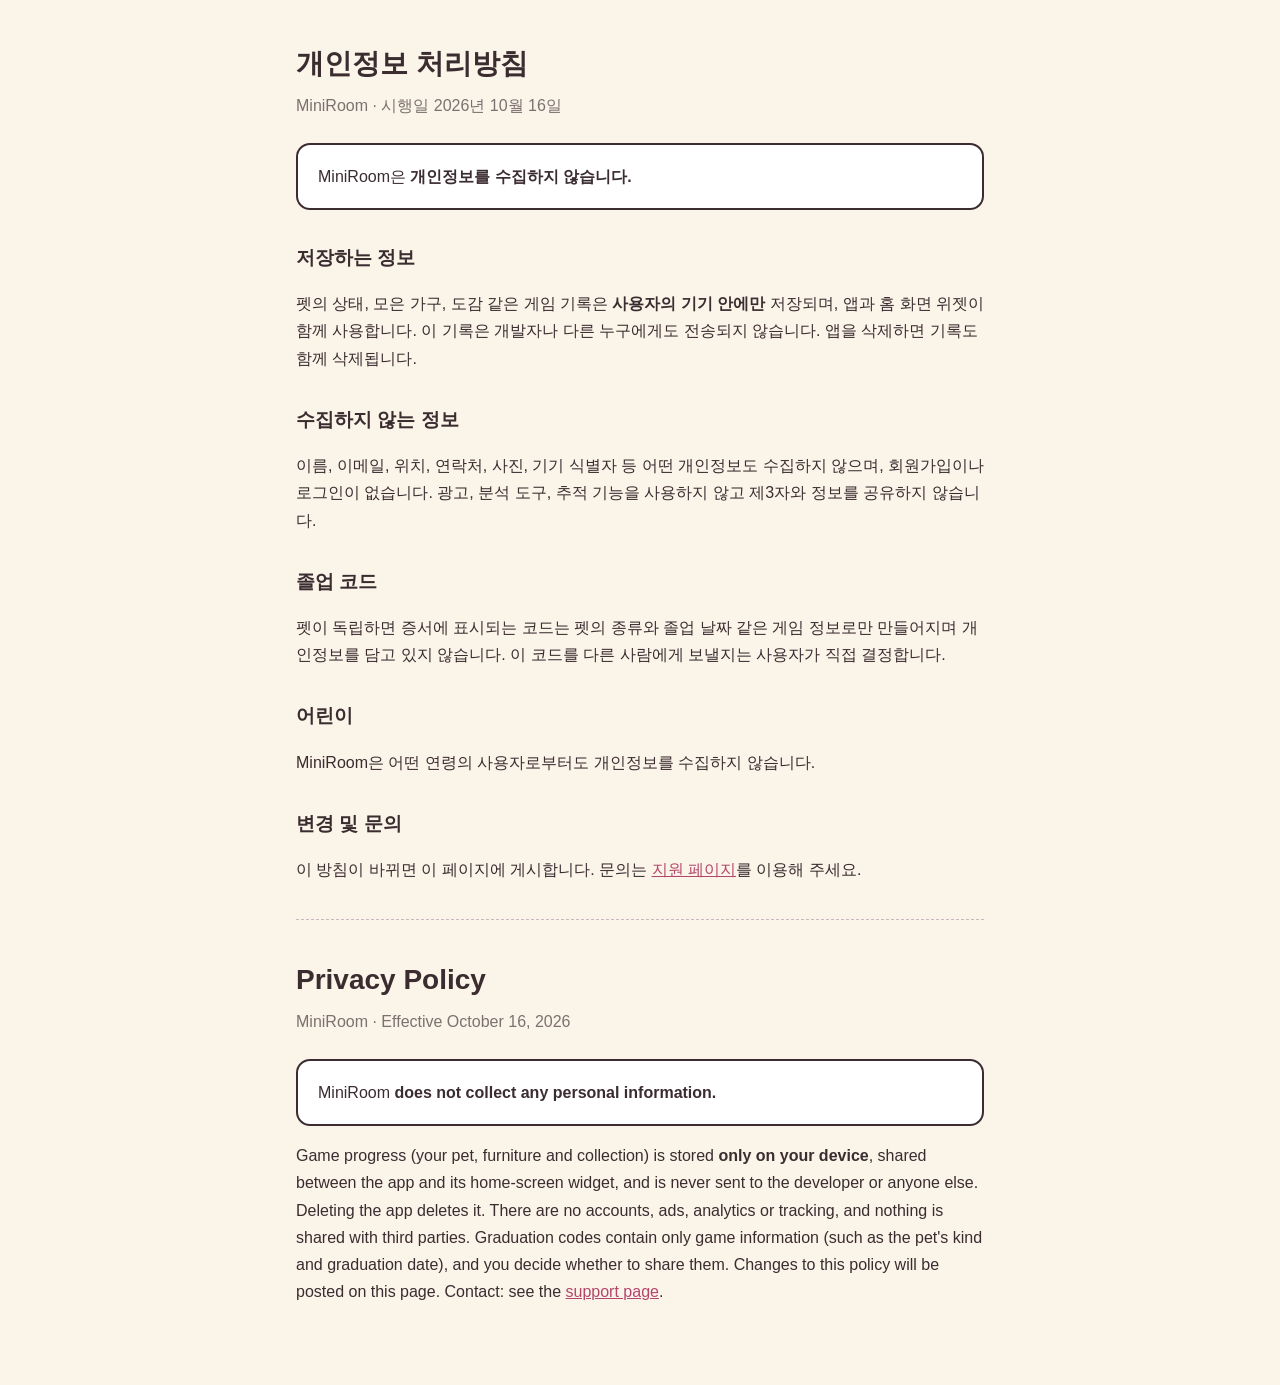
==== miniroom/privacy.html @ 711cb798 "MiniRoom privacy policy and support pages" ====
<!doctype html><html lang="ko"><head><meta charset="utf-8"><meta name="viewport" content="width=device-width,initial-scale=1">
<title>MiniRoom 개인정보 처리방침</title><link rel="stylesheet" href="/style.css"></head><body><main>
<h1>개인정보 처리방침</h1><p class="sub">MiniRoom · 시행일 2026년 10월 16일</p>
<div class="card">MiniRoom은 <b>개인정보를 수집하지 않습니다.</b></div>
<h2>저장하는 정보</h2>
<p>펫의 상태, 모은 가구, 도감 같은 게임 기록은 <b>사용자의 기기 안에만</b> 저장되며, 앱과 홈 화면 위젯이 함께 사용합니다. 이 기록은 개발자나 다른 누구에게도 전송되지 않습니다. 앱을 삭제하면 기록도 함께 삭제됩니다.</p>
<h2>수집하지 않는 정보</h2>
<p>이름, 이메일, 위치, 연락처, 사진, 기기 식별자 등 어떤 개인정보도 수집하지 않으며, 회원가입이나 로그인이 없습니다. 광고, 분석 도구, 추적 기능을 사용하지 않고 제3자와 정보를 공유하지 않습니다.</p>
<h2>졸업 코드</h2>
<p>펫이 독립하면 증서에 표시되는 코드는 펫의 종류와 졸업 날짜 같은 게임 정보로만 만들어지며 개인정보를 담고 있지 않습니다. 이 코드를 다른 사람에게 보낼지는 사용자가 직접 결정합니다.</p>
<h2>어린이</h2>
<p>MiniRoom은 어떤 연령의 사용자로부터도 개인정보를 수집하지 않습니다.</p>
<h2>변경 및 문의</h2>
<p>이 방침이 바뀌면 이 페이지에 게시합니다. 문의는 <a href="/miniroom/support.html">지원 페이지</a>를 이용해 주세요.</p>
<hr>
<h1>Privacy Policy</h1><p class="sub">MiniRoom · Effective October 16, 2026</p>
<div class="card">MiniRoom <b>does not collect any personal information.</b></div>
<p>Game progress (your pet, furniture and collection) is stored <b>only on your device</b>, shared between the app and its home-screen widget, and is never sent to the developer or anyone else. Deleting the app deletes it. There are no accounts, ads, analytics or tracking, and nothing is shared with third parties. Graduation codes contain only game information (such as the pet's kind and graduation date), and you decide whether to share them. Changes to this policy will be posted on this page. Contact: see the <a href="/miniroom/support.html">support page</a>.</p>
</main></body></html>
---- style.css ----
:root { --ink:#3b2c30; --cream:#fbf4e9; --pink:#f29bb8; }
* { box-sizing: border-box; }
body { margin:0; background:var(--cream); color:var(--ink); font:16px/1.7 -apple-system, "Apple SD Gothic Neo", "Noto Sans KR", sans-serif; }
main { max-width:720px; margin:0 auto; padding:40px 16px 64px; }
h1 { font-size:28px; margin:0 0 4px; } h2 { font-size:19px; margin:32px 0 8px; }
.sub { opacity:.65; margin:0 0 24px; }
.card { background:#fff; border:2px solid var(--ink); border-radius:14px; padding:18px 20px; margin:16px 0; }
a { color:#b4466c; }
hr { border:0; border-top:1px dashed #c9b8bd; margin:36px 0; }
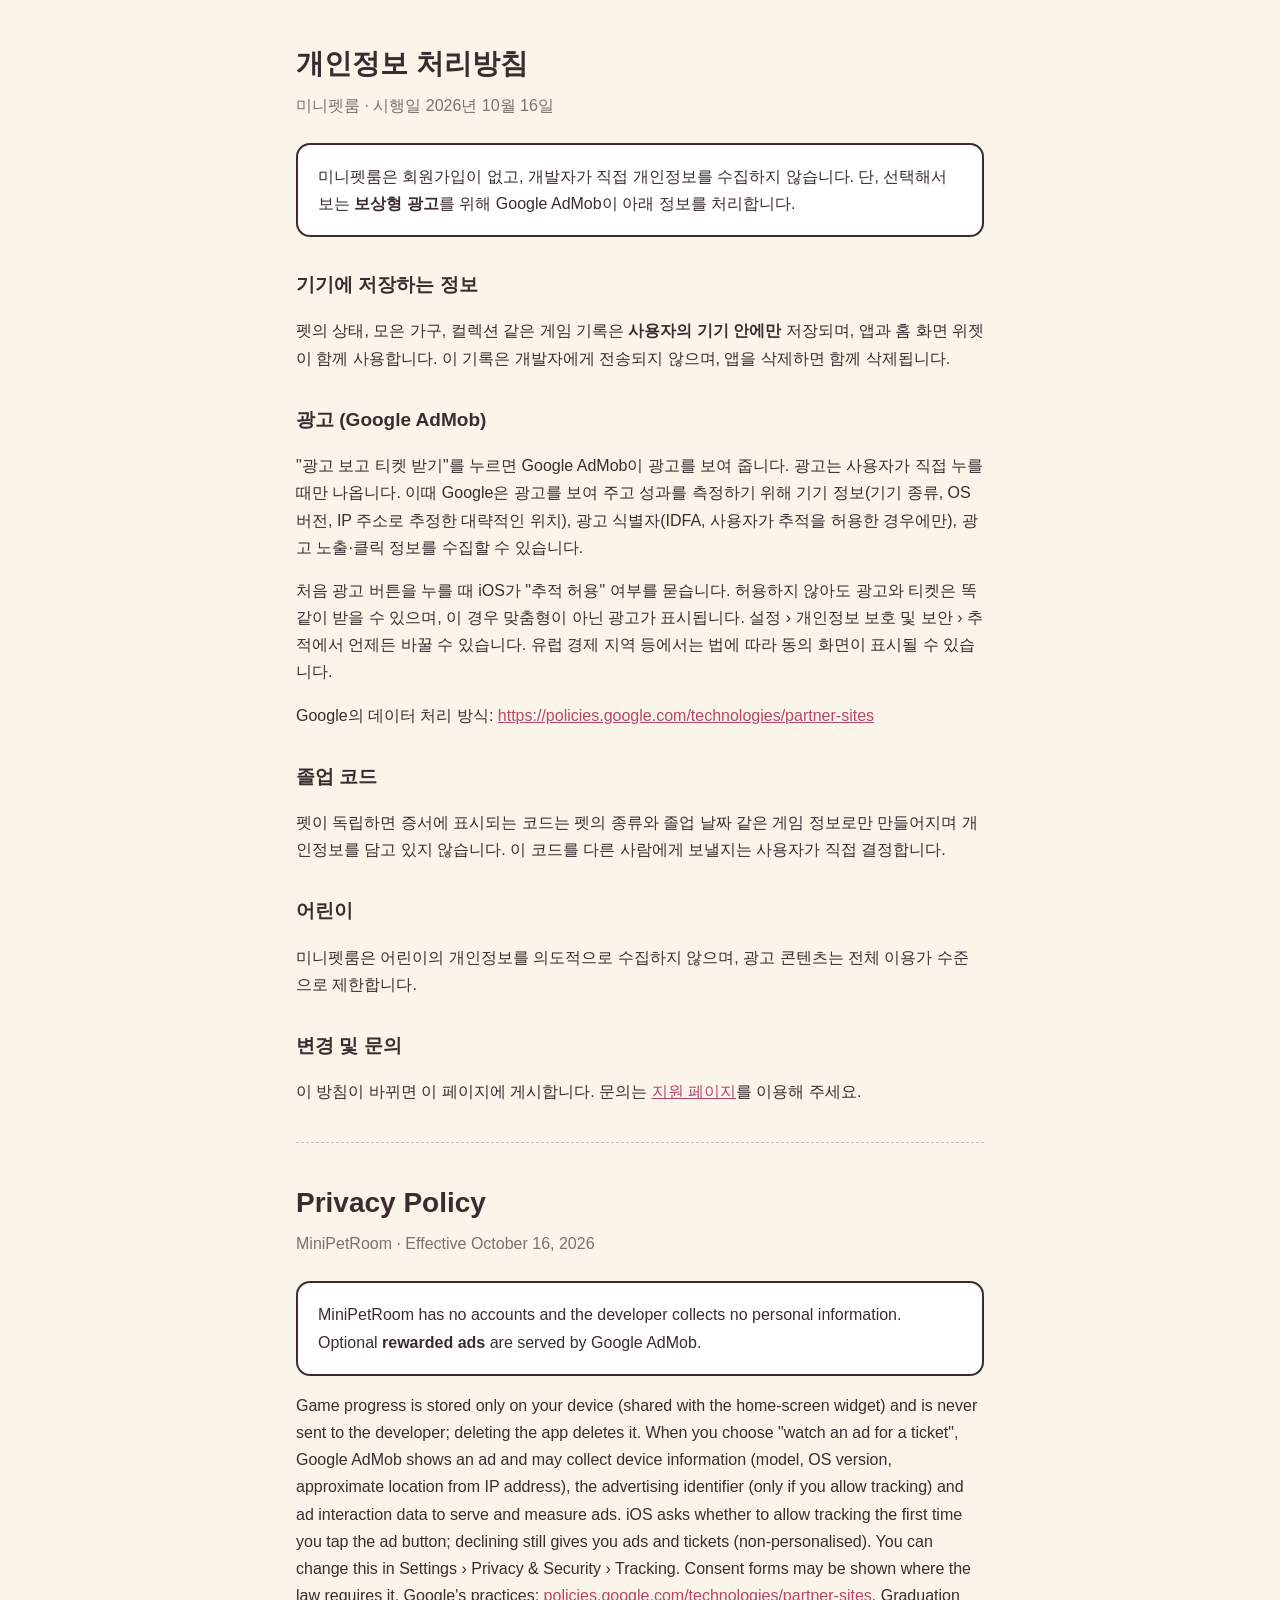
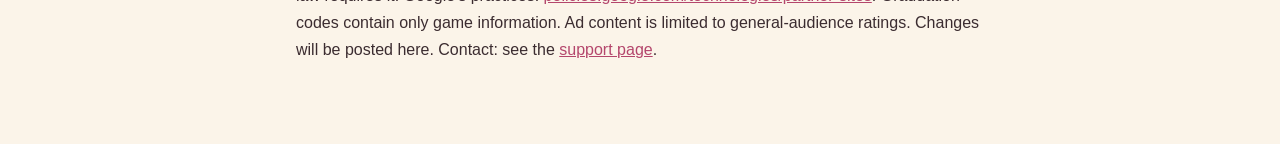
==== commit 23c98b8a: "MiniPetRoom name, rewarded-ads privacy policy, app-ads.txt" ====
--- a/miniroom/privacy.html
+++ b/miniroom/privacy.html
@@ -1,19 +1,21 @@
 <!doctype html><html lang="ko"><head><meta charset="utf-8"><meta name="viewport" content="width=device-width,initial-scale=1">
-<title>MiniRoom 개인정보 처리방침</title><link rel="stylesheet" href="/style.css"></head><body><main>
-<h1>개인정보 처리방침</h1><p class="sub">MiniRoom · 시행일 2026년 10월 16일</p>
-<div class="card">MiniRoom은 <b>개인정보를 수집하지 않습니다.</b></div>
-<h2>저장하는 정보</h2>
-<p>펫의 상태, 모은 가구, 도감 같은 게임 기록은 <b>사용자의 기기 안에만</b> 저장되며, 앱과 홈 화면 위젯이 함께 사용합니다. 이 기록은 개발자나 다른 누구에게도 전송되지 않습니다. 앱을 삭제하면 기록도 함께 삭제됩니다.</p>
-<h2>수집하지 않는 정보</h2>
-<p>이름, 이메일, 위치, 연락처, 사진, 기기 식별자 등 어떤 개인정보도 수집하지 않으며, 회원가입이나 로그인이 없습니다. 광고, 분석 도구, 추적 기능을 사용하지 않고 제3자와 정보를 공유하지 않습니다.</p>
+<title>미니펫룸 개인정보 처리방침</title><link rel="stylesheet" href="/style.css"></head><body><main>
+<h1>개인정보 처리방침</h1><p class="sub">미니펫룸 · 시행일 2026년 10월 16일</p>
+<div class="card">미니펫룸은 회원가입이 없고, 개발자가 직접 개인정보를 수집하지 않습니다. 단, 선택해서 보는 <b>보상형 광고</b>를 위해 Google AdMob이 아래 정보를 처리합니다.</div>
+<h2>기기에 저장하는 정보</h2>
+<p>펫의 상태, 모은 가구, 컬렉션 같은 게임 기록은 <b>사용자의 기기 안에만</b> 저장되며, 앱과 홈 화면 위젯이 함께 사용합니다. 이 기록은 개발자에게 전송되지 않으며, 앱을 삭제하면 함께 삭제됩니다.</p>
+<h2>광고 (Google AdMob)</h2>
+<p>"광고 보고 티켓 받기"를 누르면 Google AdMob이 광고를 보여 줍니다. 광고는 사용자가 직접 누를 때만 나옵니다. 이때 Google은 광고를 보여 주고 성과를 측정하기 위해 기기 정보(기기 종류, OS 버전, IP 주소로 추정한 대략적인 위치), 광고 식별자(IDFA, 사용자가 추적을 허용한 경우에만), 광고 노출·클릭 정보를 수집할 수 있습니다.</p>
+<p>처음 광고 버튼을 누를 때 iOS가 "추적 허용" 여부를 묻습니다. 허용하지 않아도 광고와 티켓은 똑같이 받을 수 있으며, 이 경우 맞춤형이 아닌 광고가 표시됩니다. 설정 › 개인정보 보호 및 보안 › 추적에서 언제든 바꿀 수 있습니다. 유럽 경제 지역 등에서는 법에 따라 동의 화면이 표시될 수 있습니다.</p>
+<p>Google의 데이터 처리 방식: <a href="https://policies.google.com/technologies/partner-sites">https://policies.google.com/technologies/partner-sites</a></p>
 <h2>졸업 코드</h2>
 <p>펫이 독립하면 증서에 표시되는 코드는 펫의 종류와 졸업 날짜 같은 게임 정보로만 만들어지며 개인정보를 담고 있지 않습니다. 이 코드를 다른 사람에게 보낼지는 사용자가 직접 결정합니다.</p>
 <h2>어린이</h2>
-<p>MiniRoom은 어떤 연령의 사용자로부터도 개인정보를 수집하지 않습니다.</p>
+<p>미니펫룸은 어린이의 개인정보를 의도적으로 수집하지 않으며, 광고 콘텐츠는 전체 이용가 수준으로 제한합니다.</p>
 <h2>변경 및 문의</h2>
 <p>이 방침이 바뀌면 이 페이지에 게시합니다. 문의는 <a href="/miniroom/support.html">지원 페이지</a>를 이용해 주세요.</p>
 <hr>
-<h1>Privacy Policy</h1><p class="sub">MiniRoom · Effective October 16, 2026</p>
-<div class="card">MiniRoom <b>does not collect any personal information.</b></div>
-<p>Game progress (your pet, furniture and collection) is stored <b>only on your device</b>, shared between the app and its home-screen widget, and is never sent to the developer or anyone else. Deleting the app deletes it. There are no accounts, ads, analytics or tracking, and nothing is shared with third parties. Graduation codes contain only game information (such as the pet's kind and graduation date), and you decide whether to share them. Changes to this policy will be posted on this page. Contact: see the <a href="/miniroom/support.html">support page</a>.</p>
+<h1>Privacy Policy</h1><p class="sub">MiniPetRoom · Effective October 16, 2026</p>
+<div class="card">MiniPetRoom has no accounts and the developer collects no personal information. Optional <b>rewarded ads</b> are served by Google AdMob.</div>
+<p>Game progress is stored only on your device (shared with the home-screen widget) and is never sent to the developer; deleting the app deletes it. When you choose "watch an ad for a ticket", Google AdMob shows an ad and may collect device information (model, OS version, approximate location from IP address), the advertising identifier (only if you allow tracking) and ad interaction data to serve and measure ads. iOS asks whether to allow tracking the first time you tap the ad button; declining still gives you ads and tickets (non-personalised). You can change this in Settings › Privacy & Security › Tracking. Consent forms may be shown where the law requires it. Google's practices: <a href="https://policies.google.com/technologies/partner-sites">policies.google.com/technologies/partner-sites</a>. Graduation codes contain only game information. Ad content is limited to general-audience ratings. Changes will be posted here. Contact: see the <a href="/miniroom/support.html">support page</a>.</p>
 </main></body></html>
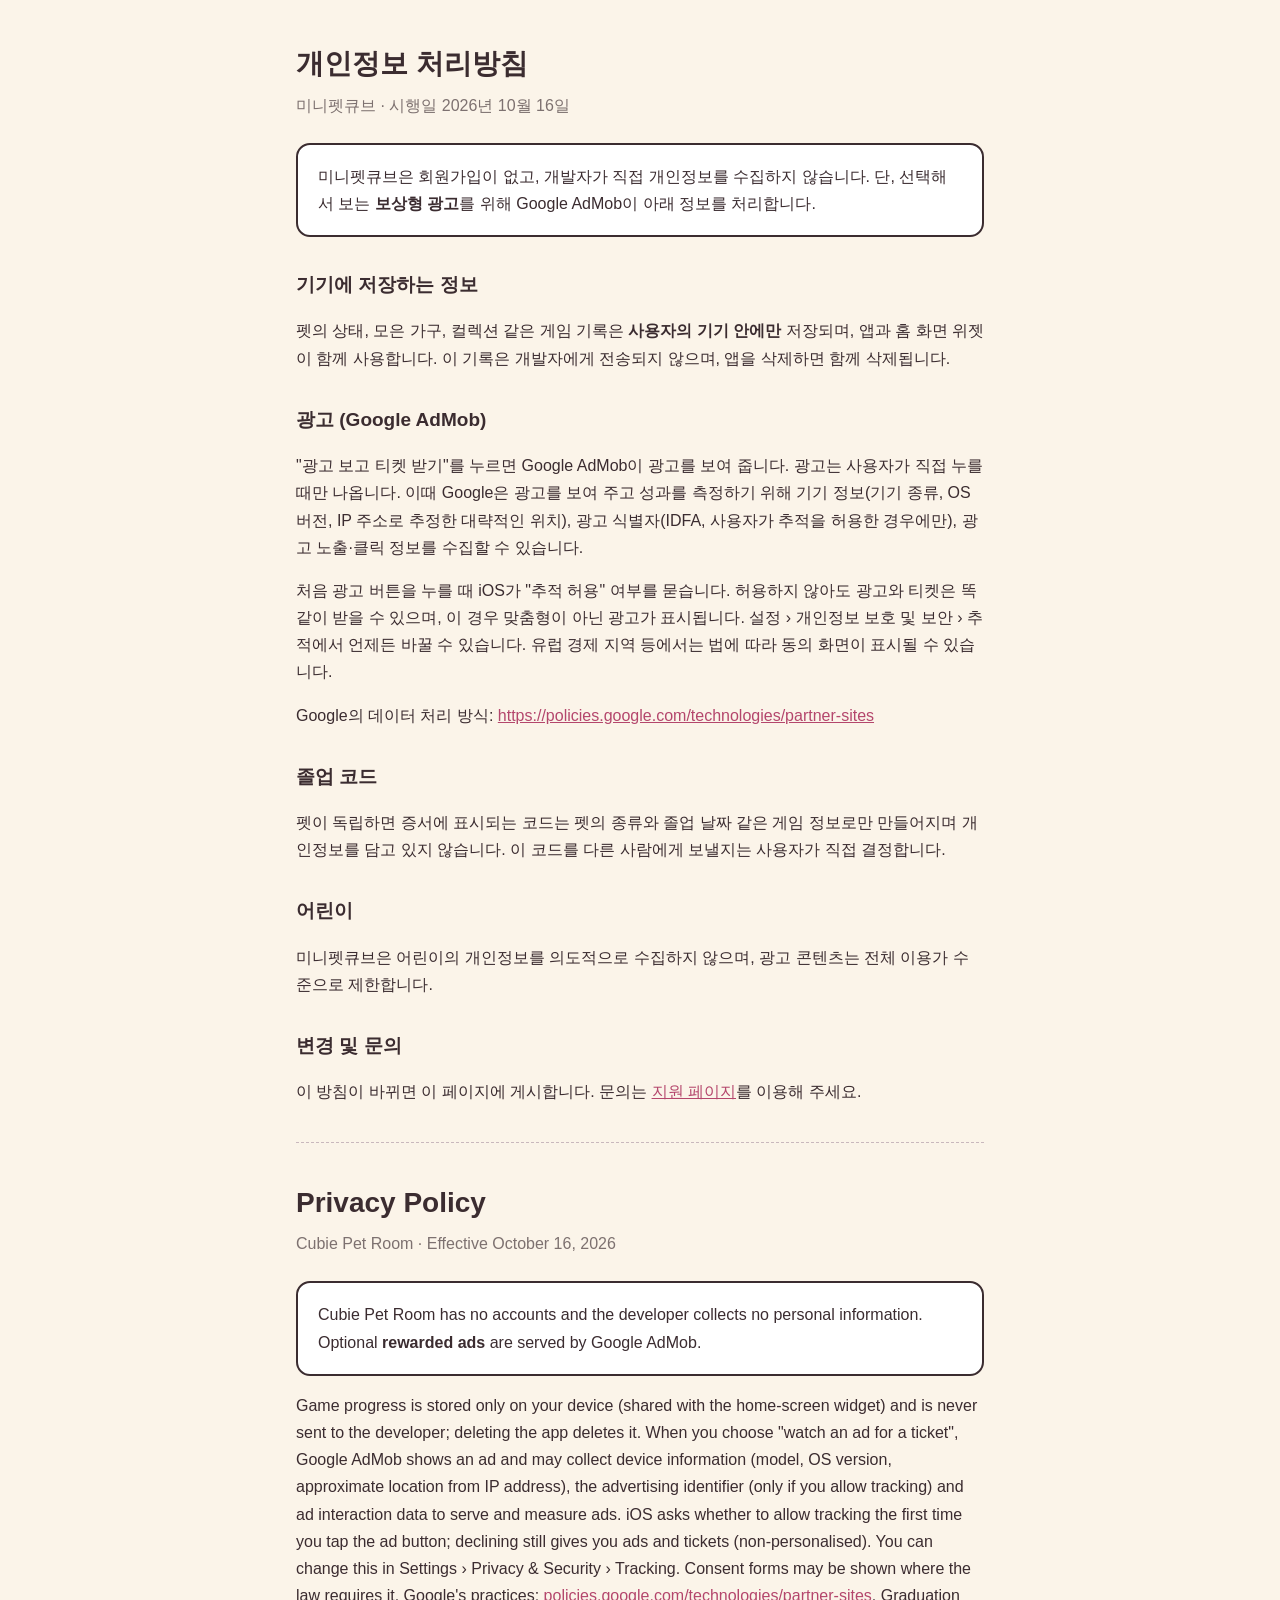
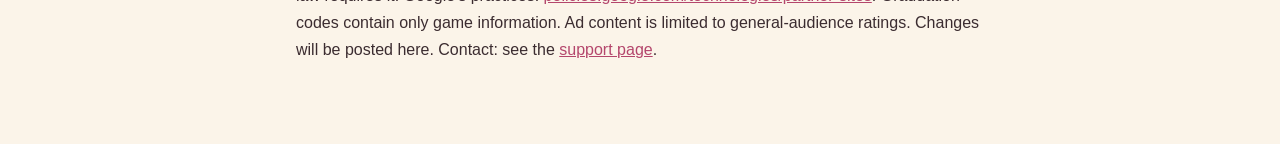
==== commit 06654e0f: "Rename to 미니펫큐브 / Cubie Pet Room" ====
--- a/miniroom/privacy.html
+++ b/miniroom/privacy.html
@@ -1,7 +1,7 @@
 <!doctype html><html lang="ko"><head><meta charset="utf-8"><meta name="viewport" content="width=device-width,initial-scale=1">
-<title>미니펫룸 개인정보 처리방침</title><link rel="stylesheet" href="/style.css"></head><body><main>
-<h1>개인정보 처리방침</h1><p class="sub">미니펫룸 · 시행일 2026년 10월 16일</p>
-<div class="card">미니펫룸은 회원가입이 없고, 개발자가 직접 개인정보를 수집하지 않습니다. 단, 선택해서 보는 <b>보상형 광고</b>를 위해 Google AdMob이 아래 정보를 처리합니다.</div>
+<title>미니펫큐브 개인정보 처리방침</title><link rel="stylesheet" href="/style.css"></head><body><main>
+<h1>개인정보 처리방침</h1><p class="sub">미니펫큐브 · 시행일 2026년 10월 16일</p>
+<div class="card">미니펫큐브은 회원가입이 없고, 개발자가 직접 개인정보를 수집하지 않습니다. 단, 선택해서 보는 <b>보상형 광고</b>를 위해 Google AdMob이 아래 정보를 처리합니다.</div>
 <h2>기기에 저장하는 정보</h2>
 <p>펫의 상태, 모은 가구, 컬렉션 같은 게임 기록은 <b>사용자의 기기 안에만</b> 저장되며, 앱과 홈 화면 위젯이 함께 사용합니다. 이 기록은 개발자에게 전송되지 않으며, 앱을 삭제하면 함께 삭제됩니다.</p>
 <h2>광고 (Google AdMob)</h2>
@@ -11,11 +11,11 @@
 <h2>졸업 코드</h2>
 <p>펫이 독립하면 증서에 표시되는 코드는 펫의 종류와 졸업 날짜 같은 게임 정보로만 만들어지며 개인정보를 담고 있지 않습니다. 이 코드를 다른 사람에게 보낼지는 사용자가 직접 결정합니다.</p>
 <h2>어린이</h2>
-<p>미니펫룸은 어린이의 개인정보를 의도적으로 수집하지 않으며, 광고 콘텐츠는 전체 이용가 수준으로 제한합니다.</p>
+<p>미니펫큐브은 어린이의 개인정보를 의도적으로 수집하지 않으며, 광고 콘텐츠는 전체 이용가 수준으로 제한합니다.</p>
 <h2>변경 및 문의</h2>
 <p>이 방침이 바뀌면 이 페이지에 게시합니다. 문의는 <a href="/miniroom/support.html">지원 페이지</a>를 이용해 주세요.</p>
 <hr>
-<h1>Privacy Policy</h1><p class="sub">MiniPetRoom · Effective October 16, 2026</p>
-<div class="card">MiniPetRoom has no accounts and the developer collects no personal information. Optional <b>rewarded ads</b> are served by Google AdMob.</div>
+<h1>Privacy Policy</h1><p class="sub">Cubie Pet Room · Effective October 16, 2026</p>
+<div class="card">Cubie Pet Room has no accounts and the developer collects no personal information. Optional <b>rewarded ads</b> are served by Google AdMob.</div>
 <p>Game progress is stored only on your device (shared with the home-screen widget) and is never sent to the developer; deleting the app deletes it. When you choose "watch an ad for a ticket", Google AdMob shows an ad and may collect device information (model, OS version, approximate location from IP address), the advertising identifier (only if you allow tracking) and ad interaction data to serve and measure ads. iOS asks whether to allow tracking the first time you tap the ad button; declining still gives you ads and tickets (non-personalised). You can change this in Settings › Privacy & Security › Tracking. Consent forms may be shown where the law requires it. Google's practices: <a href="https://policies.google.com/technologies/partner-sites">policies.google.com/technologies/partner-sites</a>. Graduation codes contain only game information. Ad content is limited to general-audience ratings. Changes will be posted here. Contact: see the <a href="/miniroom/support.html">support page</a>.</p>
 </main></body></html>
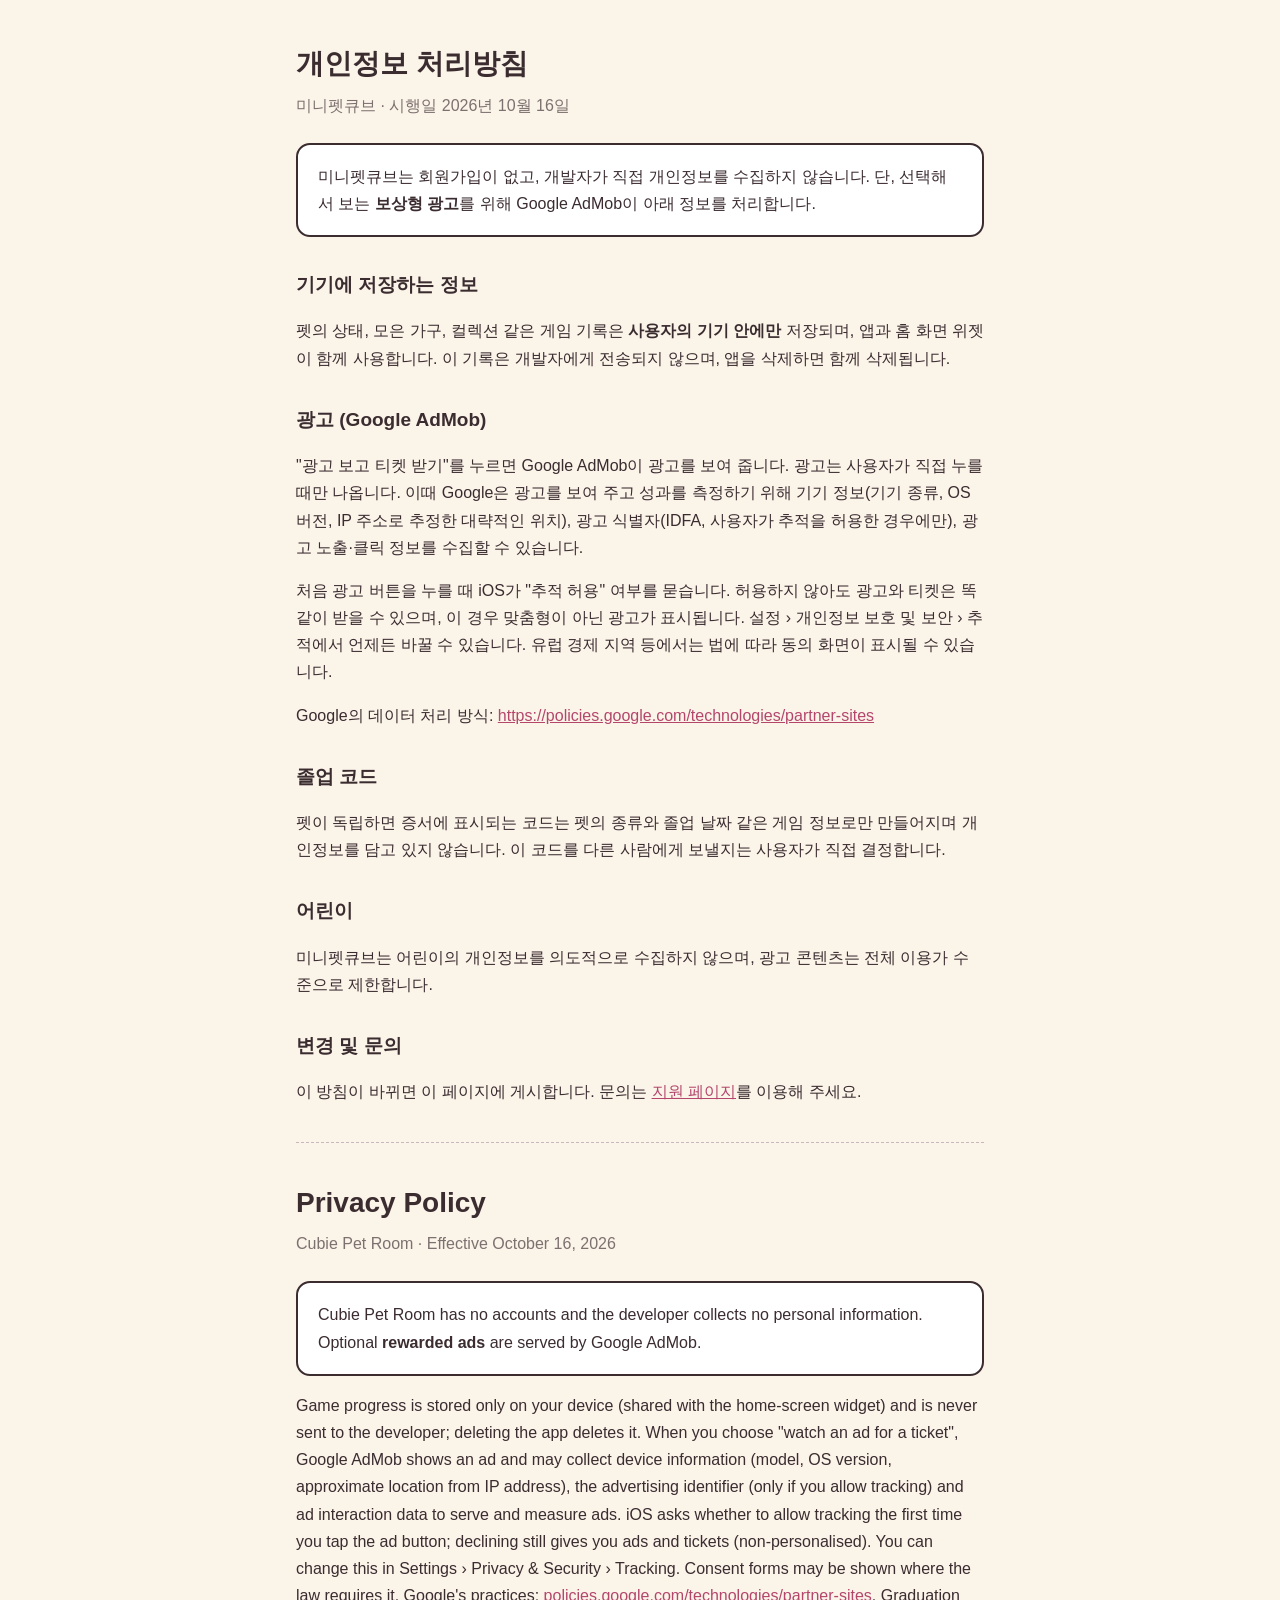
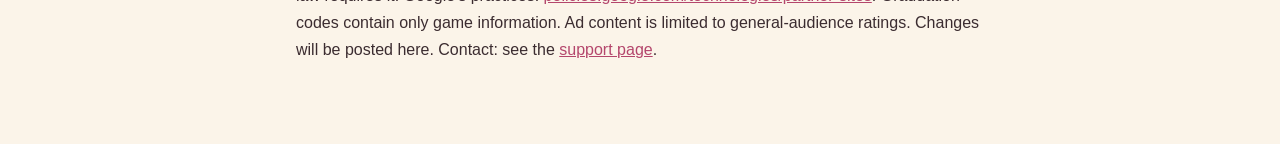
==== commit 311bbd19: "Korean particles after the rename" ====
--- a/miniroom/privacy.html
+++ b/miniroom/privacy.html
@@ -1,7 +1,7 @@
 <!doctype html><html lang="ko"><head><meta charset="utf-8"><meta name="viewport" content="width=device-width,initial-scale=1">
 <title>미니펫큐브 개인정보 처리방침</title><link rel="stylesheet" href="/style.css"></head><body><main>
 <h1>개인정보 처리방침</h1><p class="sub">미니펫큐브 · 시행일 2026년 10월 16일</p>
-<div class="card">미니펫큐브은 회원가입이 없고, 개발자가 직접 개인정보를 수집하지 않습니다. 단, 선택해서 보는 <b>보상형 광고</b>를 위해 Google AdMob이 아래 정보를 처리합니다.</div>
+<div class="card">미니펫큐브는 회원가입이 없고, 개발자가 직접 개인정보를 수집하지 않습니다. 단, 선택해서 보는 <b>보상형 광고</b>를 위해 Google AdMob이 아래 정보를 처리합니다.</div>
 <h2>기기에 저장하는 정보</h2>
 <p>펫의 상태, 모은 가구, 컬렉션 같은 게임 기록은 <b>사용자의 기기 안에만</b> 저장되며, 앱과 홈 화면 위젯이 함께 사용합니다. 이 기록은 개발자에게 전송되지 않으며, 앱을 삭제하면 함께 삭제됩니다.</p>
 <h2>광고 (Google AdMob)</h2>
@@ -11,7 +11,7 @@
 <h2>졸업 코드</h2>
 <p>펫이 독립하면 증서에 표시되는 코드는 펫의 종류와 졸업 날짜 같은 게임 정보로만 만들어지며 개인정보를 담고 있지 않습니다. 이 코드를 다른 사람에게 보낼지는 사용자가 직접 결정합니다.</p>
 <h2>어린이</h2>
-<p>미니펫큐브은 어린이의 개인정보를 의도적으로 수집하지 않으며, 광고 콘텐츠는 전체 이용가 수준으로 제한합니다.</p>
+<p>미니펫큐브는 어린이의 개인정보를 의도적으로 수집하지 않으며, 광고 콘텐츠는 전체 이용가 수준으로 제한합니다.</p>
 <h2>변경 및 문의</h2>
 <p>이 방침이 바뀌면 이 페이지에 게시합니다. 문의는 <a href="/miniroom/support.html">지원 페이지</a>를 이용해 주세요.</p>
 <hr>
